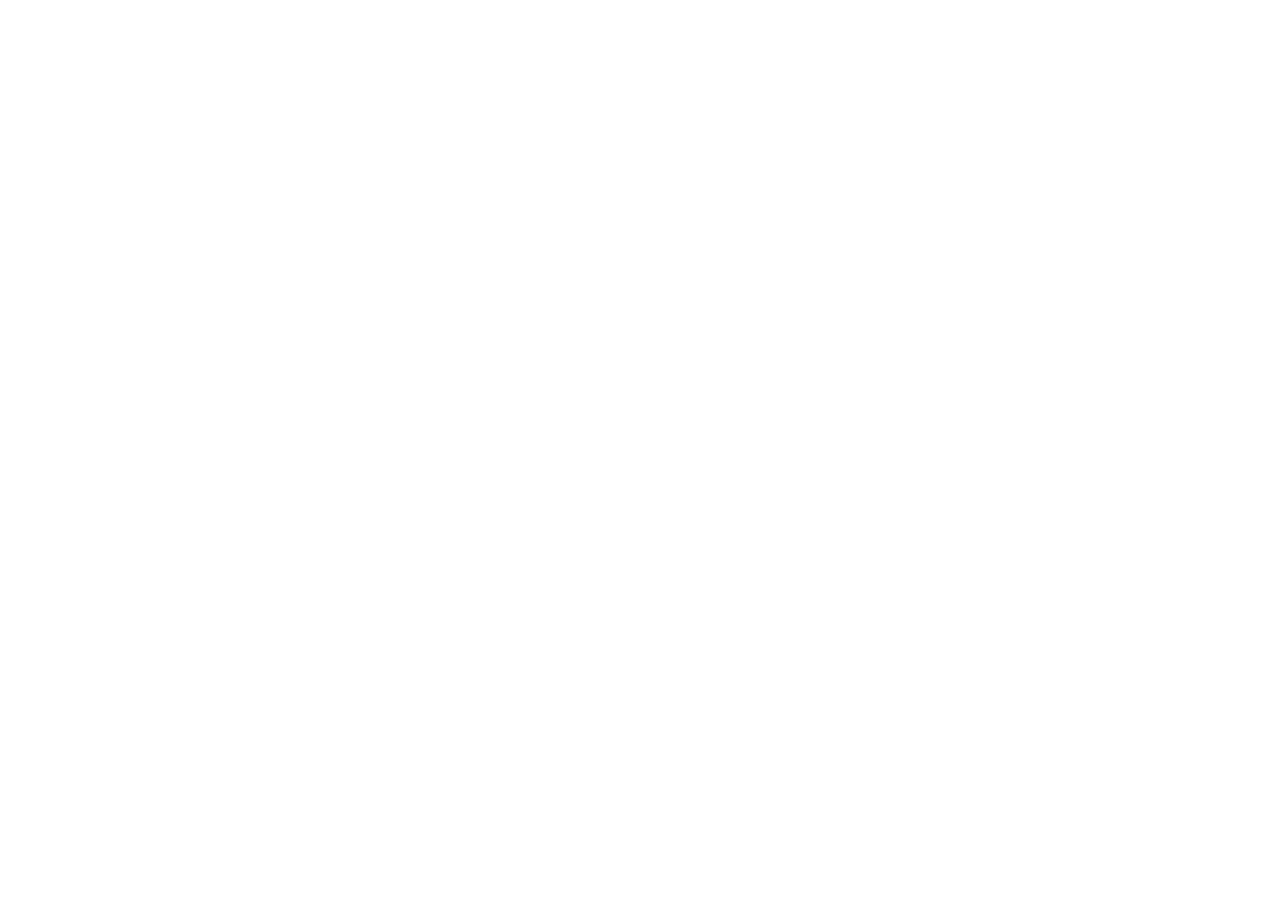
==== index.html @ 0b04f39e "Add files via upload" ====
<!doctype html>
<html lang="zh-TW">
  <head>
    <meta charset="UTF-8" />
    <meta name="viewport" content="width=device-width, initial-scale=1.0" />
    <title>套房電錶 AI 拍照算費系統</title>
    <meta name="description" content="專為房東設計的出租套房電錶 AI 視覺辨識與租金水電核算系統，支援自動判讀電錶度數、壓印抄表日期浮水印與匯出 LINE 帳單明細。" />
    <meta property="og:title" content="套房電錶 AI 拍照算費系統" />
    <meta property="og:description" content="專為房東設計的出租套房電錶 AI 視覺辨識與租金水電核算系統，支援自動判讀電錶度數、壓印抄表日期浮水印與匯出 LINE 帳單明細。" />
    <meta property="og:type" content="website" />
    <meta name="twitter:card" content="summary_large_image" />
    <link rel="preconnect" href="https://fonts.googleapis.com" />
    <link rel="preconnect" href="https://fonts.gstatic.com" crossorigin />
    <link href="https://fonts.googleapis.com/css2?family=JetBrains+Mono:wght@500;600;700&family=Plus+Jakarta+Sans:wght@400;500;600;700;800&display=swap" rel="stylesheet" />
  </head>
  <body class="bg-slate-50 text-slate-900 antialiased selection:bg-blue-600 selection:text-white">
    <div id="root"></div>
    <script type="module" src="/src/main.tsx"></script>
  </body>
</html>
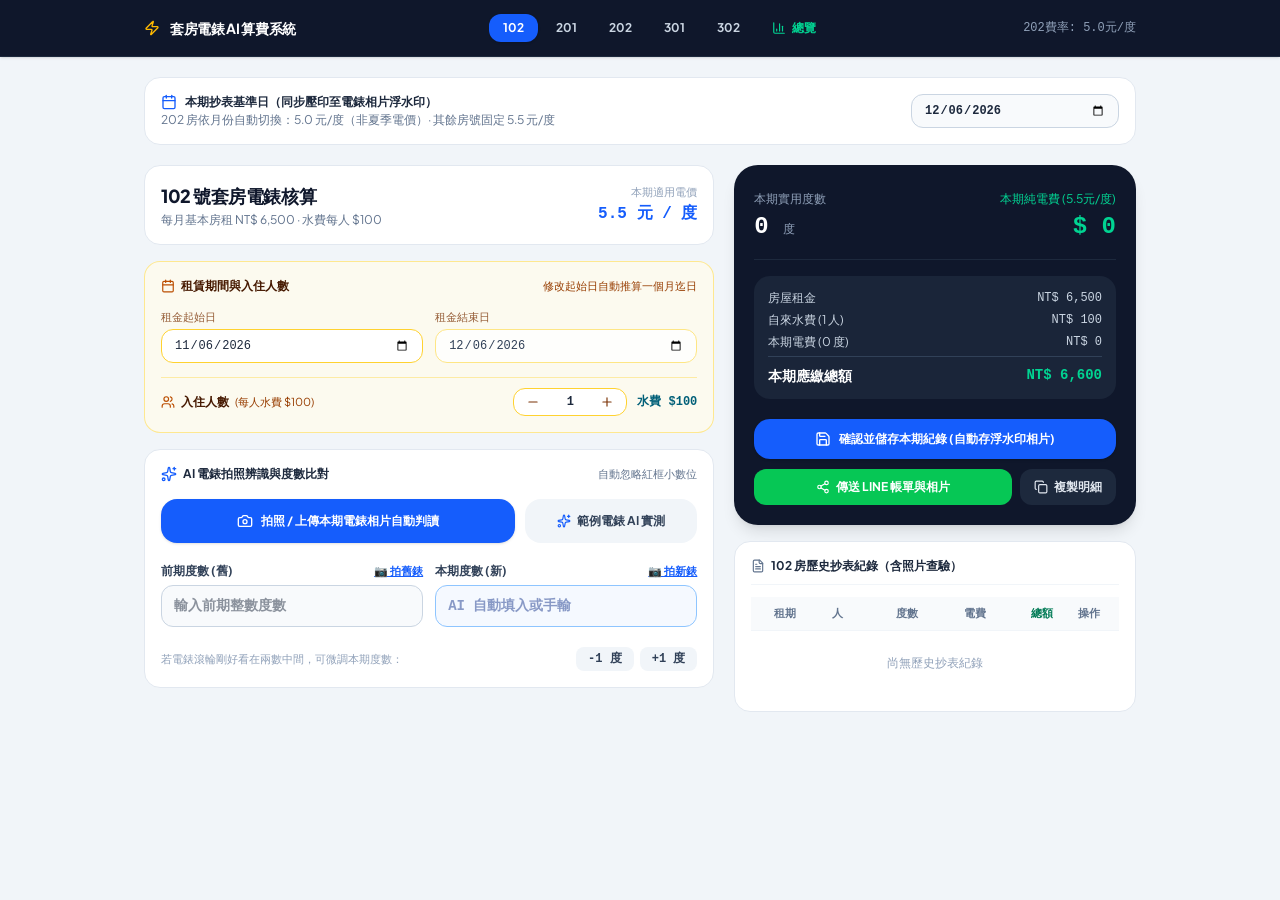
==== commit 0ff5ba03: "feat: enable cross-environment deployment for GitHub Pages - Add CI/CD pipeline for GitHub Pages dep" ====
--- a/index.html
+++ b/index.html
@@ -3,10 +3,10 @@
   <head>
     <meta charset="UTF-8" />
     <meta name="viewport" content="width=device-width, initial-scale=1.0" />
-    <title>套房電錶 AI 拍照算費系統</title>
-    <meta name="description" content="專為房東設計的出租套房電錶 AI 視覺辨識與租金水電核算系統，支援自動判讀電錶度數、壓印抄表日期浮水印與匯出 LINE 帳單明細。" />
-    <meta property="og:title" content="套房電錶 AI 拍照算費系統" />
-    <meta property="og:description" content="專為房東設計的出租套房電錶 AI 視覺辨識與租金水電核算系統，支援自動判讀電錶度數、壓印抄表日期浮水印與匯出 LINE 帳單明細。" />
+    <title>套房電錶拍照算費系統</title>
+    <meta name="description" content="專為房東設計的出租套房電錶影像辨識與租金水電核算系統，支援自動判讀電錶度數、壓印抄表日期浮水印與匯出帳單明細。" />
+    <meta property="og:title" content="套房電錶拍照算費系統" />
+    <meta property="og:description" content="專為房東設計的出租套房電錶影像辨識與租金水電核算系統，支援自動判讀電錶度數、壓印抄表日期浮水印與匯出帳單明細。" />
     <meta property="og:type" content="website" />
     <meta name="twitter:card" content="summary_large_image" />
     <link rel="preconnect" href="https://fonts.googleapis.com" />
@@ -16,6 +16,25 @@
   <body class="bg-slate-50 text-slate-900 antialiased selection:bg-blue-600 selection:text-white">
     <div id="root"></div>
     <script type="module" src="/src/main.tsx"></script>
+    <script>
+      // 若發佈於 GitHub Pages 且未透過 GitHub Actions 編譯（直接讀取 main 分支根目錄），自動載入預編譯靜態檔，避免空白畫面
+      window.addEventListener('DOMContentLoaded', function () {
+        setTimeout(function () {
+          var root = document.getElementById('root');
+          if (root && root.children.length === 0) {
+            var css = document.createElement('link');
+            css.rel = 'stylesheet';
+            css.href = './public/gh-pages/app.css';
+            document.head.appendChild(css);
+
+            var script = document.createElement('script');
+            script.type = 'module';
+            script.src = './public/gh-pages/app.js';
+            document.body.appendChild(script);
+          }
+        }, 350);
+      });
+    </script>
   </body>
 </html>
 
